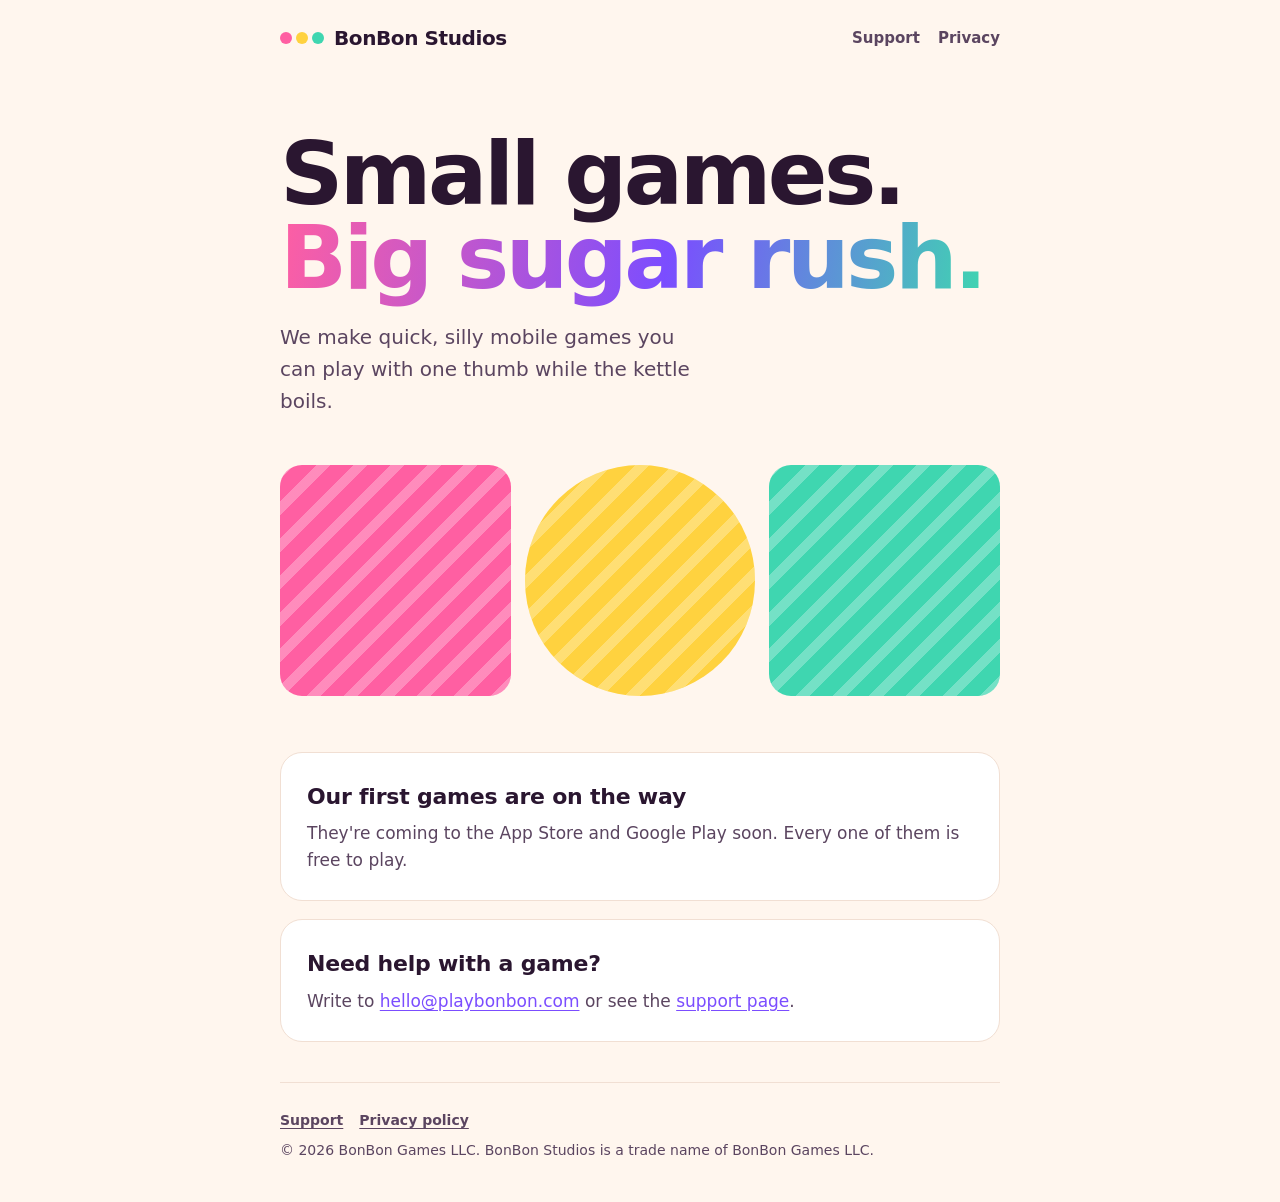
==== index.html @ d77c9f1b "playbonbon.com: home, privacy policy, support Co-Authored-By: Claude Opus 5.5 <noreply@anthropic.com" ====
<!doctype html>
<html lang="en">
<head>
  <meta charset="utf-8">
  <meta name="viewport" content="width=device-width, initial-scale=1">
  <title>BonBon Studios</title>
  <meta name="description" content="BonBon Studios makes small, sugary mobile games for iPhone and Android.">
  <link rel="icon" href="/favicon.svg" type="image/svg+xml">
  <link rel="stylesheet" href="/style.css">
</head>
<body>
  <div class="wrap">
    <header class="site">
      <a class="logo" href="/"><span class="dots"><i></i><i></i><i></i></span>BonBon Studios</a>
      <nav class="site">
        <a href="/support/">Support</a>
        <a href="/privacy/">Privacy</a>
      </nav>
    </header>

    <section class="hero">
      <h1>Small games.<br><span class="candy">Big sugar rush.</span></h1>
      <p>We make quick, silly mobile games you can play with one thumb while the kettle boils.</p>
    </section>

    <div class="wrappers" aria-hidden="true">
      <div class="wrapper"></div>
      <div class="wrapper"></div>
      <div class="wrapper"></div>
    </div>

    <div class="card">
      <h2>Our first games are on the way</h2>
      <p>They're coming to the App Store and Google Play soon. Every one of them is free to play.</p>
    </div>
    <div class="card">
      <h2>Need help with a game?</h2>
      <p>Write to <a href="mailto:hello@playbonbon.com">hello@playbonbon.com</a> or see the <a href="/support/">support page</a>.</p>
    </div>

    <footer class="site">
      <div class="links"><a href="/support/">Support</a><a href="/privacy/">Privacy policy</a></div>
      <div>© 2026 BonBon Games LLC. BonBon Studios is a trade name of BonBon Games LLC.</div>
    </footer>
  </div>
</body>
</html>
---- style.css ----
:root {
  --ink: #2a1630;
  --ink-soft: #5b4560;
  --paper: #fff6ee;
  --card: #ffffff;
  --pink: #ff5fa2;
  --mint: #3fd6b0;
  --lemon: #ffd23f;
  --grape: #7b4dff;
  --line: #f1dfd3;
  --radius: 22px;
  --font: ui-rounded, "SF Pro Rounded", "Nunito", "Varela Round", system-ui, -apple-system, "Segoe UI", sans-serif;
}

@media (prefers-color-scheme: dark) {
  :root {
    --ink: #fdeef6;
    --ink-soft: #cdb6c8;
    --paper: #1d1020;
    --card: #2a1830;
    --line: #3b2541;
  }
}

* { box-sizing: border-box; }

html { -webkit-text-size-adjust: 100%; }

body {
  margin: 0;
  background: var(--paper);
  color: var(--ink);
  font-family: var(--font);
  font-size: 17px;
  line-height: 1.6;
}

a { color: var(--grape); text-underline-offset: 3px; }
@media (prefers-color-scheme: dark) { a { color: #b9a0ff; } }

.wrap { max-width: 760px; margin: 0 auto; padding: 0 20px; }

header.site {
  display: flex;
  align-items: center;
  justify-content: space-between;
  gap: 16px;
  padding: 22px 0;
}

.logo {
  display: inline-flex;
  align-items: center;
  gap: 10px;
  font-weight: 900;
  font-size: 20px;
  letter-spacing: -0.02em;
  color: var(--ink);
  text-decoration: none;
}

.logo .dots { display: inline-flex; gap: 4px; }
.logo .dots i { width: 12px; height: 12px; border-radius: 50%; display: block; }
.logo .dots i:nth-child(1) { background: var(--pink); }
.logo .dots i:nth-child(2) { background: var(--lemon); }
.logo .dots i:nth-child(3) { background: var(--mint); }

nav.site { display: flex; gap: 18px; font-weight: 700; font-size: 15px; }
nav.site a { color: var(--ink-soft); text-decoration: none; }
nav.site a:hover, nav.site a[aria-current="page"] { color: var(--ink); }

.hero { padding: 56px 0 40px; }
.hero h1 {
  font-size: clamp(44px, 11vw, 88px);
  line-height: 0.95;
  letter-spacing: -0.04em;
  font-weight: 900;
  margin: 0 0 22px;
}
.hero h1 .candy {
  background: linear-gradient(100deg, var(--pink) 0%, var(--grape) 55%, var(--mint) 100%);
  -webkit-background-clip: text;
  background-clip: text;
  color: transparent;
}
.hero p { font-size: 20px; color: var(--ink-soft); max-width: 34ch; margin: 0; }

.wrappers {
  display: grid;
  grid-template-columns: repeat(3, 1fr);
  gap: 14px;
  margin: 8px 0 56px;
}
.wrapper {
  aspect-ratio: 1;
  border-radius: var(--radius);
  position: relative;
  overflow: hidden;
}
.wrapper::after {
  content: "";
  position: absolute;
  inset: 0;
  background: repeating-linear-gradient(135deg, rgba(255,255,255,0.28) 0 10px, transparent 10px 26px);
}
.wrapper:nth-child(1) { background: var(--pink); }
.wrapper:nth-child(2) { background: var(--lemon); border-radius: 50%; }
.wrapper:nth-child(3) { background: var(--mint); }

.card {
  background: var(--card);
  border: 1px solid var(--line);
  border-radius: var(--radius);
  padding: 26px;
  margin: 0 0 18px;
}
.card h2 { margin: 0 0 6px; font-size: 22px; letter-spacing: -0.01em; }
.card p { margin: 0; color: var(--ink-soft); }

main.doc { padding: 24px 0 40px; }
main.doc h1 { font-size: clamp(34px, 8vw, 52px); letter-spacing: -0.03em; line-height: 1.05; margin: 16px 0 8px; font-weight: 900; }
main.doc .meta { color: var(--ink-soft); margin: 0 0 32px; }
main.doc h2 { font-size: 22px; margin: 40px 0 8px; letter-spacing: -0.01em; }
main.doc h3 { font-size: 18px; margin: 24px 0 6px; }
main.doc p, main.doc li { color: var(--ink); }
main.doc ul { padding-left: 22px; }
main.doc li { margin: 6px 0; }

.callout {
  background: var(--card);
  border: 1px solid var(--line);
  border-left: 6px solid var(--lemon);
  border-radius: 14px;
  padding: 16px 20px;
  margin: 20px 0;
}

table { width: 100%; border-collapse: collapse; margin: 12px 0 8px; font-size: 15px; }
th, td { text-align: left; vertical-align: top; padding: 10px 8px; border-bottom: 1px solid var(--line); }
th { font-weight: 800; }
.table-scroll { overflow-x: auto; }

footer.site {
  border-top: 1px solid var(--line);
  padding: 26px 0 40px;
  margin-top: 40px;
  font-size: 14px;
  color: var(--ink-soft);
}
footer.site .links { display: flex; gap: 16px; margin-bottom: 8px; font-weight: 700; }
footer.site .links a { color: var(--ink-soft); }

@media (max-width: 520px) {
  body { font-size: 16px; }
  nav.site { gap: 14px; font-size: 14px; }
  .hero { padding: 36px 0 28px; }
  .wrappers { gap: 10px; margin-bottom: 40px; }
}

main.doc .card h2 { margin-top: 0; }
.nowrap { white-space: nowrap; }
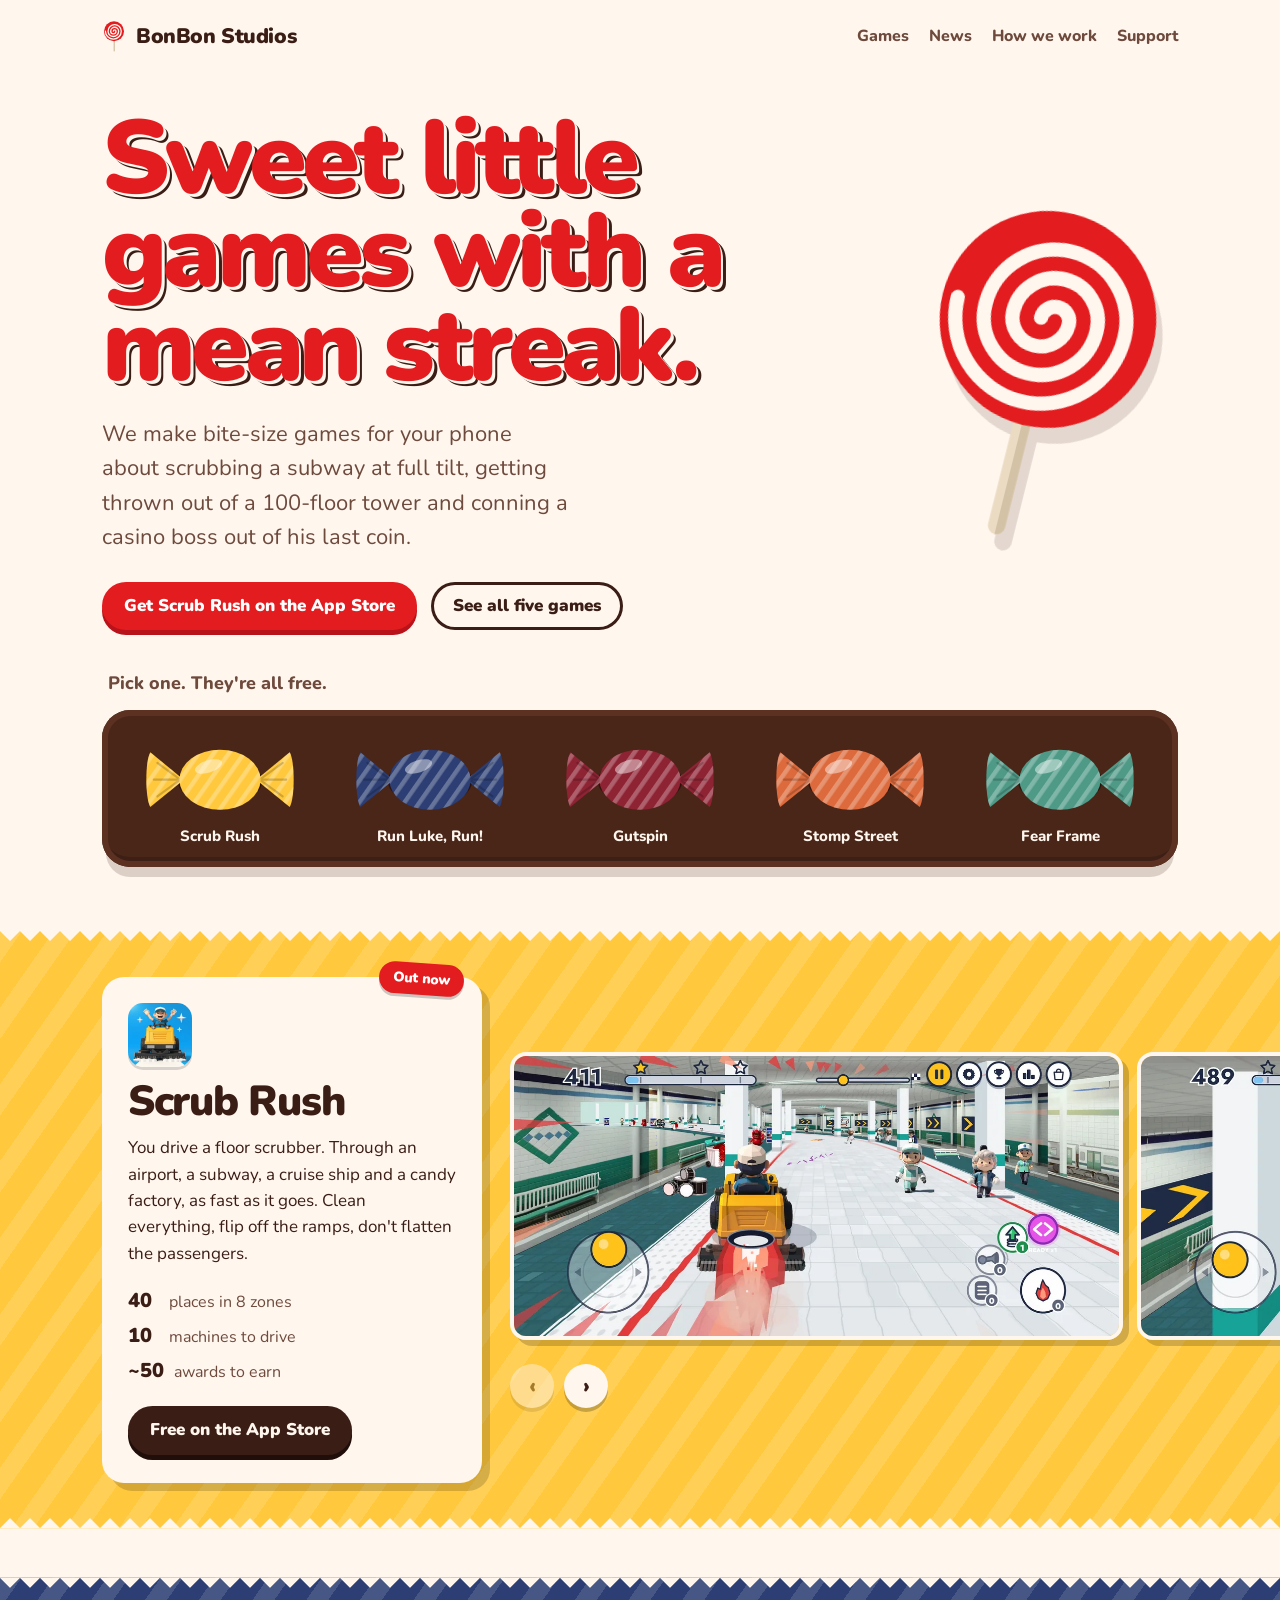
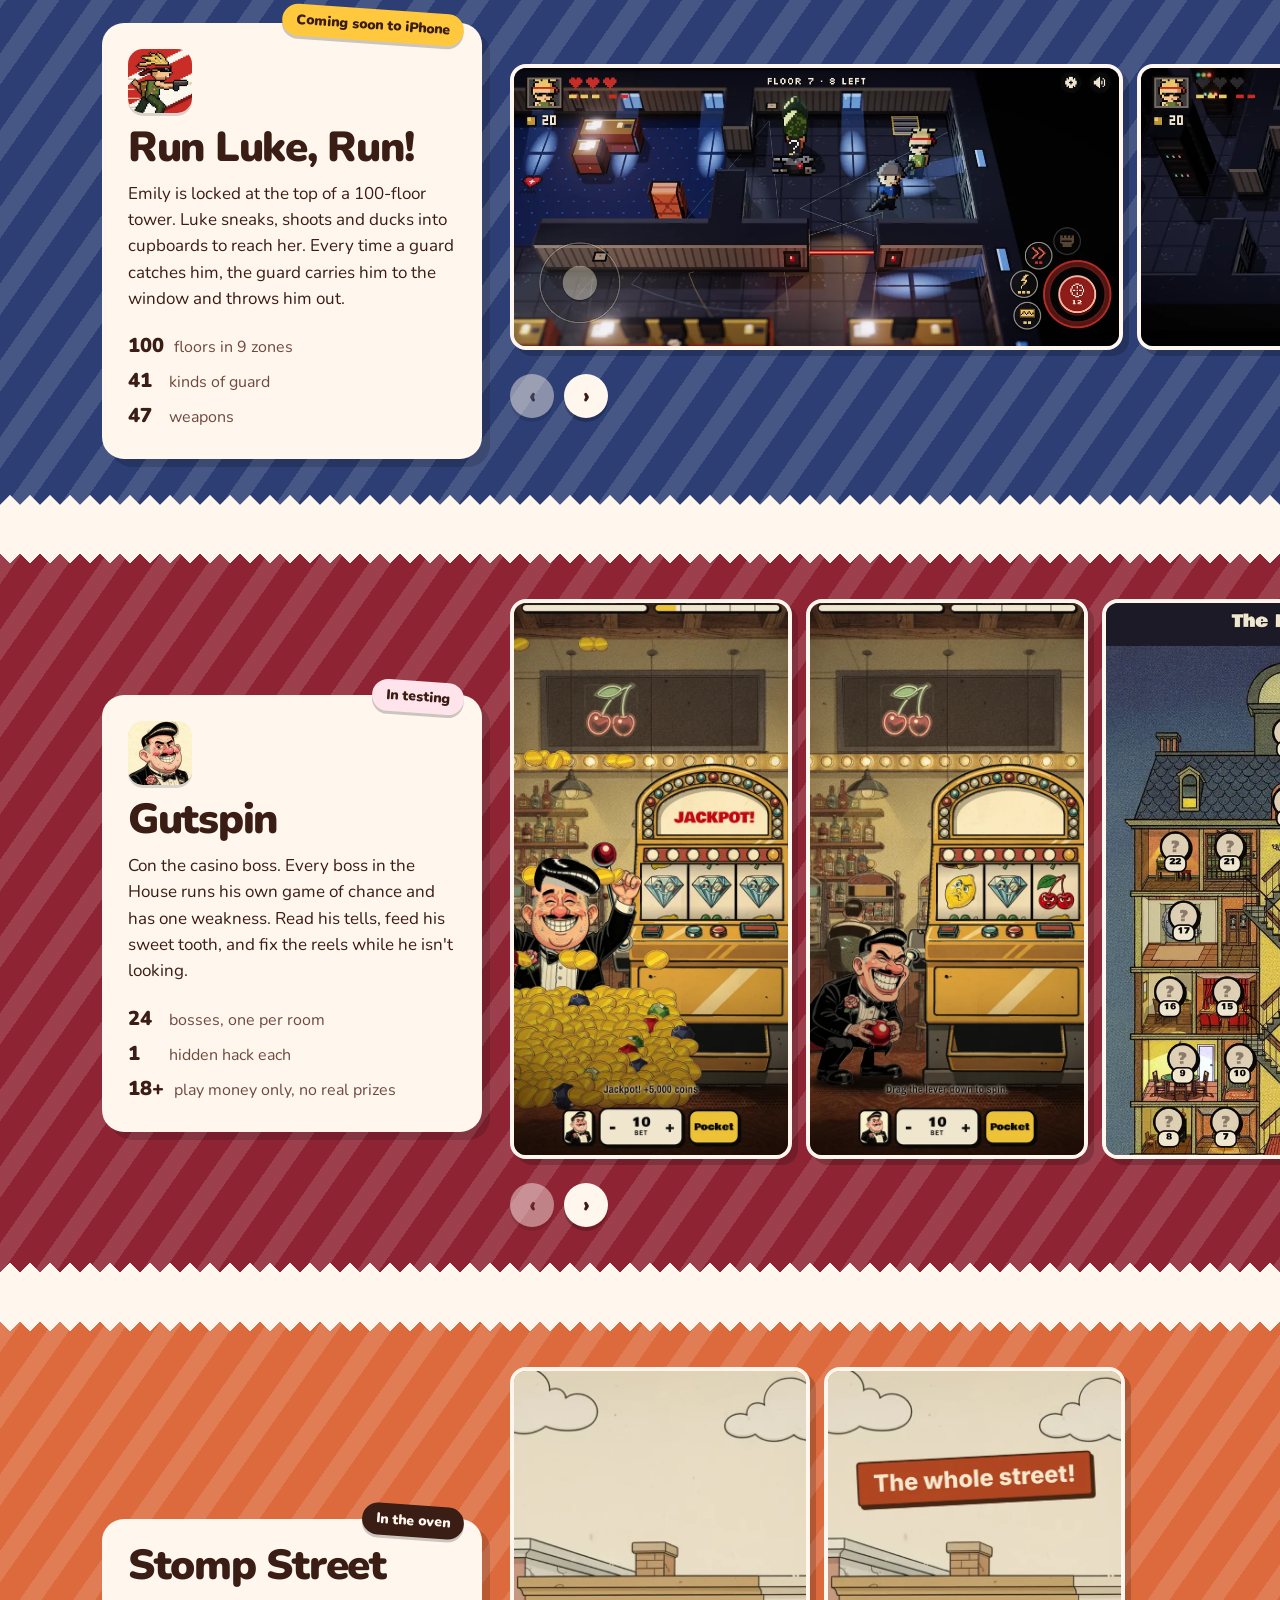
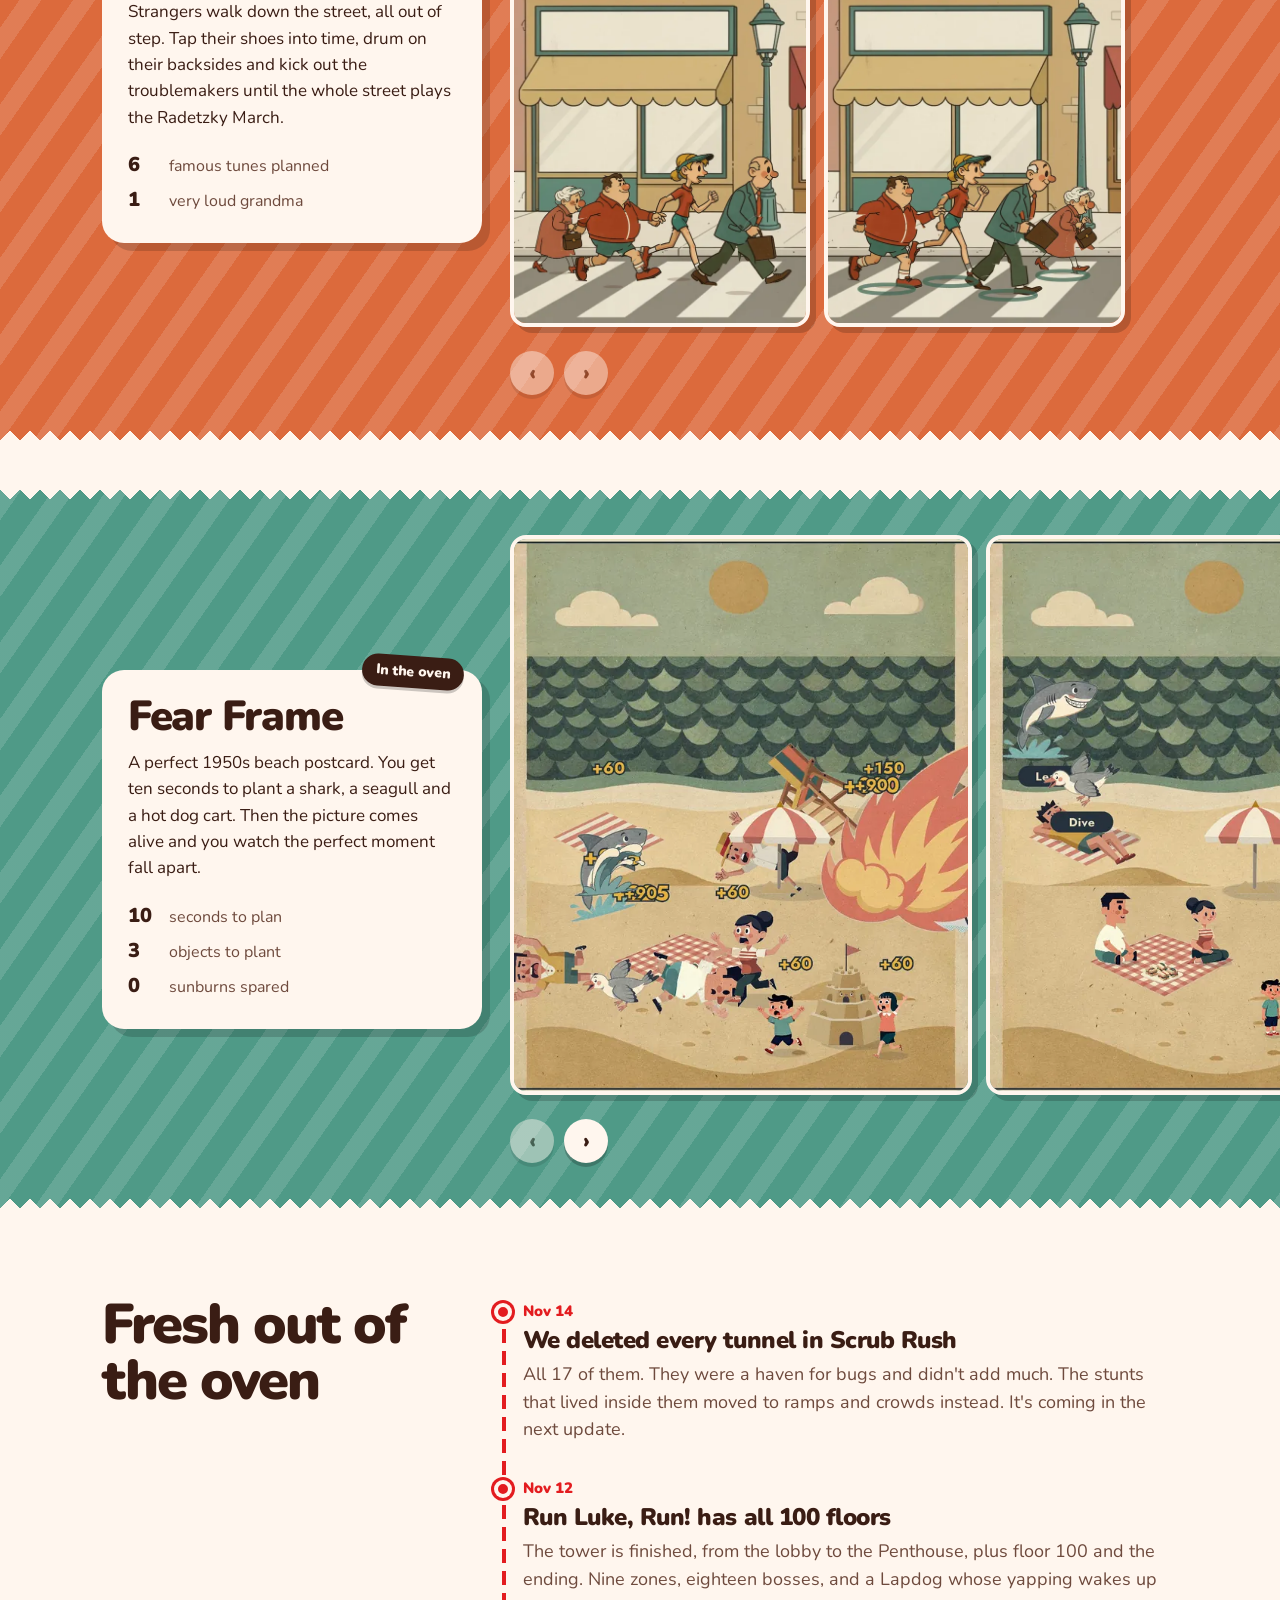
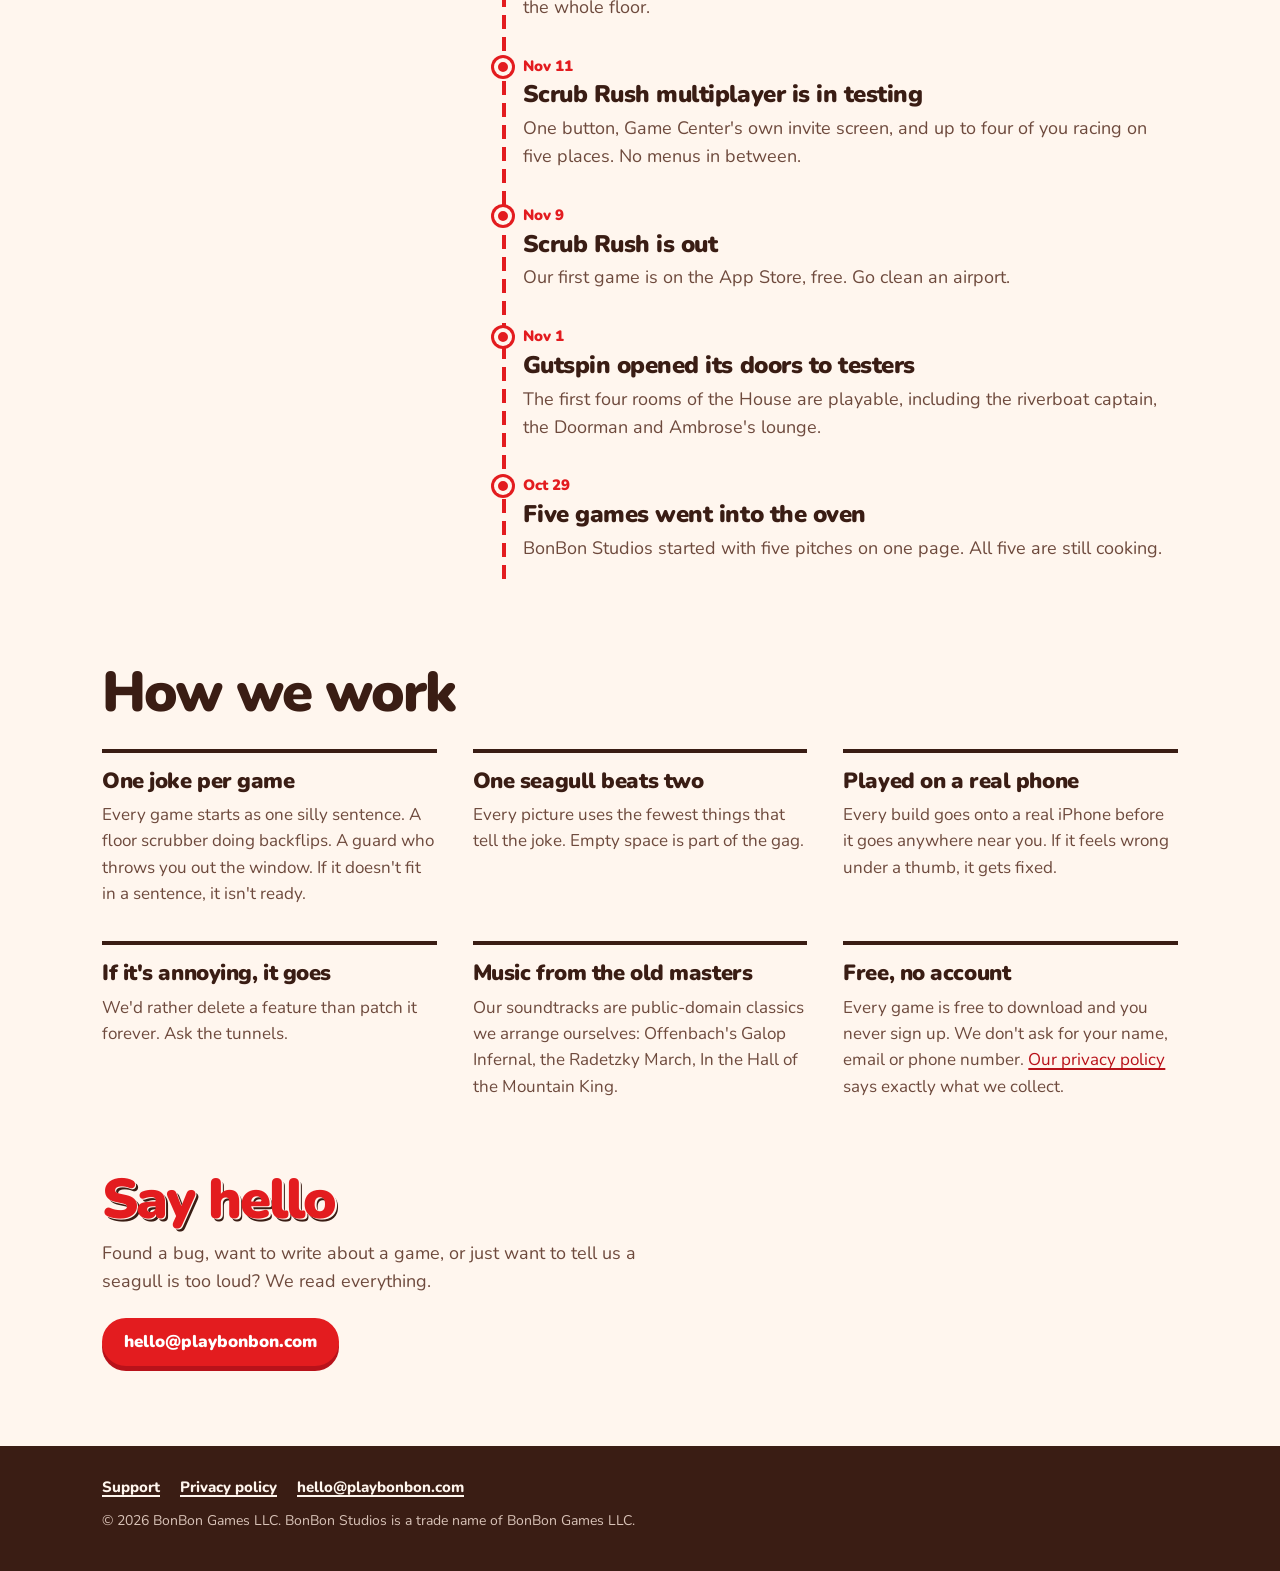
==== commit de67b1e6: "Rebuild the home page: real game screenshots, news, how we work A box of bonbons: each game in its o" ====
--- a/index.html
+++ b/index.html
@@ -3,45 +3,267 @@
 <head>
   <meta charset="utf-8">
   <meta name="viewport" content="width=device-width, initial-scale=1">
-  <title>BonBon Studios</title>
-  <meta name="description" content="BonBon Studios makes small, sugary mobile games for iPhone and Android.">
+  <title>BonBon Studios · Sweet little games with a mean streak</title>
+  <meta name="description" content="BonBon Studios makes bite-size mobile games: scrub a subway at full speed, climb a 100-floor tower, con a casino boss. Scrub Rush is out now on the App Store.">
+  <meta name="theme-color" content="#E31C1F">
+  <meta property="og:title" content="BonBon Studios">
+  <meta property="og:description" content="Sweet little games with a mean streak. Scrub Rush is out now on the App Store.">
+  <meta property="og:image" content="https://playbonbon.com/img/og.jpg">
+  <meta property="og:url" content="https://playbonbon.com/">
+  <meta name="twitter:card" content="summary_large_image">
   <link rel="icon" href="/favicon.svg" type="image/svg+xml">
+  <link rel="preload" href="/fonts/nunito-latin-900-normal.woff2" as="font" type="font/woff2" crossorigin>
   <link rel="stylesheet" href="/style.css">
+  <script>document.documentElement.classList.add("js")</script>
 </head>
-<body>
+<body class="home">
+
+<svg width="0" height="0" style="position:absolute" aria-hidden="true">
+  <defs>
+    <pattern id="foil" width="14" height="14" patternUnits="userSpaceOnUse" patternTransform="rotate(35)">
+      <rect width="5" height="14" fill="#fff" opacity=".28"/>
+    </pattern>
+    <symbol id="candy" viewBox="0 0 170 90">
+      <g class="ear ear-l"><path d="M44 45 6 14c-6 10-6 52 0 62Z" fill="currentColor"/><path d="M44 45 6 14c-6 10-6 52 0 62Z" fill="url(#foil)"/><path d="M40 45 14 26M40 45 10 45M40 45 14 64" stroke="#000" stroke-opacity=".18" stroke-width="2.5" fill="none" stroke-linecap="round"/></g>
+      <g class="ear ear-r"><path d="M126 45l38-31c6 10 6 52 0 62Z" fill="currentColor"/><path d="M126 45l38-31c6 10 6 52 0 62Z" fill="url(#foil)"/><path d="M130 45l26-19M130 45h30M130 45l26 19" stroke="#000" stroke-opacity=".18" stroke-width="2.5" fill="none" stroke-linecap="round"/></g>
+      <ellipse cx="85" cy="45" rx="46" ry="34" fill="currentColor"/>
+      <ellipse cx="85" cy="45" rx="46" ry="34" fill="url(#foil)"/>
+      <ellipse cx="72" cy="30" rx="16" ry="7" fill="#fff" opacity=".45" transform="rotate(-18 72 30)"/>
+    </symbol>
+  </defs>
+</svg>
+
+<a class="skip" href="#games">Skip to the games</a>
+
+<header class="site wrap">
+  <a class="logo" href="/"><img src="/img/lollipop.svg" alt="" width="24" height="32">BonBon Studios</a>
+  <nav class="site" aria-label="Main">
+    <a href="#games">Games</a>
+    <a href="#news">News</a>
+    <a href="#how">How we work</a>
+    <a href="/support/">Support</a>
+  </nav>
+</header>
+
+<main>
+  <section class="hero wrap">
+    <div class="hero-copy">
+      <h1>Sweet little games with a mean streak.</h1>
+      <p class="lede">We make bite-size games for your phone about scrubbing a subway at full tilt, getting thrown out of a 100-floor tower and conning a casino boss out of his last coin.</p>
+      <div class="cta-row">
+        <a class="btn btn-red" href="https://apps.apple.com/app/id6829341216">Get Scrub Rush on the App Store</a>
+        <a class="btn btn-ghost" href="#games">See all five games</a>
+      </div>
+    </div>
+    <button class="lolly" type="button" aria-label="Spin the lollipop">
+      <img src="/img/lollipop.svg" alt="" width="240" height="320">
+    </button>
+  </section>
+
+  <section class="box wrap" aria-label="Pick a game">
+    <p class="box-hint">Pick one. They're all free.</p>
+    <ul class="tray">
+      <li><a class="bonbon" href="#scrub-rush" style="--c:#FFC83D" data-game="scrub-rush"><svg viewBox="0 0 170 90" aria-hidden="true"><use href="#candy"/></svg><span>Scrub Rush</span></a></li>
+      <li><a class="bonbon" href="#run-luke-run" style="--c:#2C3E73" data-game="run-luke-run"><svg viewBox="0 0 170 90" aria-hidden="true"><use href="#candy"/></svg><span>Run Luke, Run!</span></a></li>
+      <li><a class="bonbon" href="#gutspin" style="--c:#8E2333" data-game="gutspin"><svg viewBox="0 0 170 90" aria-hidden="true"><use href="#candy"/></svg><span>Gutspin</span></a></li>
+      <li><a class="bonbon" href="#stomp-street" style="--c:#DC6A3C" data-game="stomp-street"><svg viewBox="0 0 170 90" aria-hidden="true"><use href="#candy"/></svg><span>Stomp Street</span></a></li>
+      <li><a class="bonbon" href="#fear-frame" style="--c:#4F9A87" data-game="fear-frame"><svg viewBox="0 0 170 90" aria-hidden="true"><use href="#candy"/></svg><span>Fear Frame</span></a></li>
+    </ul>
+  </section>
+
+  <section id="games" class="games" aria-label="Games">
+
+    <article id="scrub-rush" class="wrapper" style="--c:#FFC83D;--on:#3A1D14">
+      <div class="wrapper-in wrap">
+        <div class="label">
+          <img class="icon" src="/img/games/scrub-icon.webp" alt="" width="72" height="72">
+          <p class="sticker sticker-live">Out now</p>
+          <h2>Scrub Rush</h2>
+          <p class="pitch">You drive a floor scrubber. Through an airport, a subway, a cruise ship and a candy factory, as fast as it goes. Clean everything, flip off the ramps, don't flatten the passengers.</p>
+          <ul class="facts">
+            <li><b>40</b> places in 8 zones</li>
+            <li><b>10</b> machines to drive</li>
+            <li><b>~50</b> awards to earn</li>
+          </ul>
+          <a class="btn btn-ink" href="https://apps.apple.com/app/id6829341216">Free on the App Store</a>
+        </div>
+        <div class="reel reel-wide" tabindex="0" role="group" aria-label="Scrub Rush screenshots">
+          <img src="/img/games/scrub-2.webp" alt="A yellow scrubber boosting down a subway platform with red flames behind it" width="1200" height="554">
+          <img src="/img/games/scrub-1.webp" alt="The scrubber weaving between passengers on a subway platform" width="1200" height="554" loading="lazy">
+          <img src="/img/games/scrub-3.webp" alt="The scrubber sparking along a yellow-striped ramp" width="1200" height="554" loading="lazy">
+          <img src="/img/games/scrub-4.webp" alt="The driver cheering under a checkered finish arch" width="1200" height="554" loading="lazy">
+          <img src="/img/games/scrub-5.webp" alt="The shop, showing paint jobs for the scrubber" width="1200" height="554" loading="lazy">
+          <img src="/img/games/scrub-6.webp" alt="The Scrub Rush title screen with a big Play button" width="1200" height="554" loading="lazy">
+        </div>
+      </div>
+    </article>
+
+    <article id="run-luke-run" class="wrapper" style="--c:#2C3E73;--on:#FFF6EE">
+      <div class="wrapper-in wrap">
+        <div class="label">
+          <img class="icon" src="/img/games/luke-icon.webp" alt="" width="72" height="72" loading="lazy">
+          <p class="sticker sticker-soon">Coming soon to iPhone</p>
+          <h2>Run Luke, Run!</h2>
+          <p class="pitch">Emily is locked at the top of a 100-floor tower. Luke sneaks, shoots and ducks into cupboards to reach her. Every time a guard catches him, the guard carries him to the window and throws him out.</p>
+          <ul class="facts">
+            <li><b>100</b> floors in 9 zones</li>
+            <li><b>41</b> kinds of guard</li>
+            <li><b>47</b> weapons</li>
+          </ul>
+        </div>
+        <div class="reel reel-wide" tabindex="0" role="group" aria-label="Run Luke, Run! screenshots">
+          <img src="/img/games/luke-1.webp" alt="Luke sneaking past a guard's flashlight on a dark office floor" width="1200" height="552" loading="lazy">
+          <img src="/img/games/luke-2.webp" alt="A guard carrying a knocked-out Luke toward the window" width="1200" height="552" loading="lazy">
+          <img src="/img/games/luke-3.webp" alt="Luke drifting down past the tower on a striped parachute" width="1200" height="552" loading="lazy">
+          <img src="/img/games/luke-4.webp" alt="The village piazza with market stalls and bunting" width="1200" height="552" loading="lazy">
+          <img src="/img/games/luke-5.webp" alt="Luke facing the Gravedigger among the headstones on floor 88" width="1200" height="552" loading="lazy">
+          <img src="/img/games/luke-6.webp" alt="Emily asking Luke if he's hurt, under the tower at night" width="1200" height="552" loading="lazy">
+        </div>
+      </div>
+    </article>
+
+    <article id="gutspin" class="wrapper" style="--c:#8E2333;--on:#FFF6EE">
+      <div class="wrapper-in wrap">
+        <div class="label">
+          <img class="icon" src="/img/games/gut-icon.webp" alt="" width="72" height="72" loading="lazy">
+          <p class="sticker sticker-test">In testing</p>
+          <h2>Gutspin</h2>
+          <p class="pitch">Con the casino boss. Every boss in the House runs his own game of chance and has one weakness. Read his tells, feed his sweet tooth, and fix the reels while he isn't looking.</p>
+          <ul class="facts">
+            <li><b>24</b> bosses, one per room</li>
+            <li><b>1</b> hidden hack each</li>
+            <li><b>18+</b> play money only, no real prizes</li>
+          </ul>
+        </div>
+        <div class="reel reel-tall" tabindex="0" role="group" aria-label="Gutspin screenshots">
+          <img src="/img/games/gut-1.webp" alt="Ambrose, a grinning casino boss in a tuxedo, buried in jackpot coins" width="600" height="1208" loading="lazy">
+          <img src="/img/games/gut-2.webp" alt="Ambrose crouching by the slot machine, ready to pull the lever" width="600" height="1208" loading="lazy">
+          <img src="/img/games/gut-3.webp" alt="The House: a mansion cut open, with a numbered circle on every room" width="600" height="914" loading="lazy">
+        </div>
+      </div>
+    </article>
+
+    <article id="stomp-street" class="wrapper" style="--c:#DC6A3C;--on:#3A1D14">
+      <div class="wrapper-in wrap">
+        <div class="label">
+          <p class="sticker sticker-oven">In the oven</p>
+          <h2>Stomp Street</h2>
+          <p class="pitch">Strangers walk down the street, all out of step. Tap their shoes into time, drum on their backsides and kick out the troublemakers until the whole street plays the Radetzky March.</p>
+          <ul class="facts">
+            <li><b>6</b> famous tunes planned</li>
+            <li><b>1</b> very loud grandma</li>
+          </ul>
+        </div>
+        <div class="reel reel-tall" tabindex="0" role="group" aria-label="Stomp Street screenshots">
+          <img src="/img/games/stomp-1.webp" alt="Four walkers marching in step past a shop front, with the banner 'The whole street!'" width="600" height="1132" loading="lazy">
+          <img src="/img/games/stomp-2.webp" alt="A grandma, a jogger, a big man in a red jacket and a businessman walking out of step" width="600" height="1132" loading="lazy">
+        </div>
+      </div>
+    </article>
+
+    <article id="fear-frame" class="wrapper" style="--c:#4F9A87;--on:#3A1D14">
+      <div class="wrapper-in wrap">
+        <div class="label">
+          <p class="sticker sticker-oven">In the oven</p>
+          <h2>Fear Frame</h2>
+          <p class="pitch">A perfect 1950s beach postcard. You get ten seconds to plant a shark, a seagull and a hot dog cart. Then the picture comes alive and you watch the perfect moment fall apart.</p>
+          <ul class="facts">
+            <li><b>10</b> seconds to plan</li>
+            <li><b>3</b> objects to plant</li>
+            <li><b>0</b> sunburns spared</li>
+          </ul>
+        </div>
+        <div class="reel reel-tall" tabindex="0" role="group" aria-label="Fear Frame screenshots">
+          <img src="/img/games/fear-2.webp" alt="Chaos on the beach: a shark leaps, a hot dog cart explodes, a family runs" width="600" height="773" loading="lazy">
+          <img src="/img/games/fear-1.webp" alt="The calm beach postcard before anything happens" width="600" height="773" loading="lazy">
+          <img src="/img/games/fear-3.webp" alt="The score card: 98% devastation, three stars" width="600" height="1194" loading="lazy">
+        </div>
+      </div>
+    </article>
+  </section>
+
+  <section id="news" class="news wrap" aria-labelledby="news-h">
+    <h2 id="news-h" class="sec">Fresh out of the oven</h2>
+    <div class="news-body">
+    <ol class="timeline">
+      <li>
+        <time datetime="2026-11-14">Nov 14</time>
+        <h3>We deleted every tunnel in Scrub Rush</h3>
+        <p>All 17 of them. They were a haven for bugs and didn't add much. The stunts that lived inside them moved to ramps and crowds instead. It's coming in the next update.</p>
+      </li>
+      <li>
+        <time datetime="2026-11-12">Nov 12</time>
+        <h3>Run Luke, Run! has all 100 floors</h3>
+        <p>The tower is finished, from the lobby to the Penthouse, plus floor 100 and the ending. Nine zones, eighteen bosses, and a Lapdog whose yapping wakes up the whole floor.</p>
+      </li>
+      <li>
+        <time datetime="2026-11-11">Nov 11</time>
+        <h3>Scrub Rush multiplayer is in testing</h3>
+        <p>One button, Game Center's own invite screen, and up to four of you racing on five places. No menus in between.</p>
+      </li>
+      <li>
+        <time datetime="2026-11-09">Nov 9</time>
+        <h3>Scrub Rush is out</h3>
+        <p>Our first game is on the App Store, free. Go clean an airport.</p>
+      </li>
+      <li>
+        <time datetime="2026-11-01">Nov 1</time>
+        <h3>Gutspin opened its doors to testers</h3>
+        <p>The first four rooms of the House are playable, including the riverboat captain, the Doorman and Ambrose's lounge.</p>
+      </li>
+      <li>
+        <time datetime="2026-10-29">Oct 29</time>
+        <h3>Five games went into the oven</h3>
+        <p>BonBon Studios started with five pitches on one page. All five are still cooking.</p>
+      </li>
+    </ol>
+    </div>
+  </section>
+
+  <section id="how" class="how wrap" aria-labelledby="how-h">
+    <h2 id="how-h" class="sec">How we work</h2>
+    <div class="rules">
+      <div class="rule">
+        <h3>One joke per game</h3>
+        <p>Every game starts as one silly sentence. A floor scrubber doing backflips. A guard who throws you out the window. If it doesn't fit in a sentence, it isn't ready.</p>
+      </div>
+      <div class="rule">
+        <h3>One seagull beats two</h3>
+        <p>Every picture uses the fewest things that tell the joke. Empty space is part of the gag.</p>
+      </div>
+      <div class="rule">
+        <h3>Played on a real phone</h3>
+        <p>Every build goes onto a real iPhone before it goes anywhere near you. If it feels wrong under a thumb, it gets fixed.</p>
+      </div>
+      <div class="rule">
+        <h3>If it's annoying, it goes</h3>
+        <p>We'd rather delete a feature than patch it forever. Ask the tunnels.</p>
+      </div>
+      <div class="rule">
+        <h3>Music from the old masters</h3>
+        <p>Our soundtracks are public-domain classics we arrange ourselves: Offenbach's Galop Infernal, the Radetzky March, In the Hall of the Mountain King.</p>
+      </div>
+      <div class="rule">
+        <h3>Free, no account</h3>
+        <p>Every game is free to download and you never sign up. We don't ask for your name, email or phone number. <a href="/privacy/">Our privacy policy</a> says exactly what we collect.</p>
+      </div>
+    </div>
+  </section>
+
+  <section class="hello wrap" aria-labelledby="hello-h">
+    <h2 id="hello-h">Say hello</h2>
+    <p>Found a bug, want to write about a game, or just want to tell us a seagull is too loud? We read everything.</p>
+    <a class="btn btn-red" href="mailto:hello@playbonbon.com">hello@playbonbon.com</a>
+  </section>
+</main>
+
+<footer class="site">
   <div class="wrap">
-    <header class="site">
-      <a class="logo" href="/"><span class="dots"><i></i><i></i><i></i></span>BonBon Studios</a>
-      <nav class="site">
-        <a href="/support/">Support</a>
-        <a href="/privacy/">Privacy</a>
-      </nav>
-    </header>
-
-    <section class="hero">
-      <h1>Small games.<br><span class="candy">Big sugar rush.</span></h1>
-      <p>We make quick, silly mobile games you can play with one thumb while the kettle boils.</p>
-    </section>
-
-    <div class="wrappers" aria-hidden="true">
-      <div class="wrapper"></div>
-      <div class="wrapper"></div>
-      <div class="wrapper"></div>
-    </div>
-
-    <div class="card">
-      <h2>Our first games are on the way</h2>
-      <p>They're coming to the App Store and Google Play soon. Every one of them is free to play.</p>
-    </div>
-    <div class="card">
-      <h2>Need help with a game?</h2>
-      <p>Write to <a href="mailto:hello@playbonbon.com">hello@playbonbon.com</a> or see the <a href="/support/">support page</a>.</p>
-    </div>
-
-    <footer class="site">
-      <div class="links"><a href="/support/">Support</a><a href="/privacy/">Privacy policy</a></div>
-      <div>© 2026 BonBon Games LLC. BonBon Studios is a trade name of BonBon Games LLC.</div>
-    </footer>
+    <div class="links"><a href="/support/">Support</a><a href="/privacy/">Privacy policy</a><a href="mailto:hello@playbonbon.com">hello@playbonbon.com</a></div>
+    <div>© 2026 BonBon Games LLC. BonBon Studios is a trade name of BonBon Games LLC.</div>
   </div>
+</footer>
+
+<script src="/site.js" defer></script>
 </body>
 </html>
--- a/style.css
+++ b/style.css
@@ -1,161 +1,275 @@
+/* BonBon Studios. A box of bonbons: studio red, studio paper, chocolate ink. Nunito only (self-hosted, no trackers). */
+
+@font-face { font-family: "Nunito"; font-weight: 400; font-style: normal; font-display: swap; src: url("/fonts/nunito-latin-400-normal.woff2") format("woff2"); }
+@font-face { font-family: "Nunito"; font-weight: 700; font-style: normal; font-display: swap; src: url("/fonts/nunito-latin-700-normal.woff2") format("woff2"); }
+@font-face { font-family: "Nunito"; font-weight: 800; font-style: normal; font-display: swap; src: url("/fonts/nunito-latin-800-normal.woff2") format("woff2"); }
+@font-face { font-family: "Nunito"; font-weight: 900; font-style: normal; font-display: swap; src: url("/fonts/nunito-latin-900-normal.woff2") format("woff2"); }
+
 :root {
-  --ink: #2a1630;
-  --ink-soft: #5b4560;
-  --paper: #fff6ee;
-  --card: #ffffff;
-  --pink: #ff5fa2;
-  --mint: #3fd6b0;
-  --lemon: #ffd23f;
-  --grape: #7b4dff;
-  --line: #f1dfd3;
-  --radius: 22px;
-  --font: ui-rounded, "SF Pro Rounded", "Nunito", "Varela Round", system-ui, -apple-system, "Segoe UI", sans-serif;
-}
-
-@media (prefers-color-scheme: dark) {
-  :root {
-    --ink: #fdeef6;
-    --ink-soft: #cdb6c8;
-    --paper: #1d1020;
-    --card: #2a1830;
-    --line: #3b2541;
-  }
+  --red: #E31C1F;
+  --red-deep: #B8121A;
+  --paper: #FFF6EE;
+  --sugar: #FFE4EC;
+  --choc: #3A1D14;
+  --choc-soft: #6E4A3D;
+  --cocoa: #4A2619;
+  --line: #EED9CB;
+  --font: "Nunito", ui-rounded, "SF Pro Rounded", system-ui, -apple-system, "Segoe UI", sans-serif;
+  color-scheme: light;
 }
 
 * { box-sizing: border-box; }
-
-html { -webkit-text-size-adjust: 100%; }
+html { -webkit-text-size-adjust: 100%; scroll-behavior: smooth; }
+@media (prefers-reduced-motion: reduce) { html { scroll-behavior: auto; } }
 
 body {
   margin: 0;
   background: var(--paper);
-  color: var(--ink);
+  color: var(--choc);
   font-family: var(--font);
-  font-size: 17px;
-  line-height: 1.6;
-}
-
-a { color: var(--grape); text-underline-offset: 3px; }
-@media (prefers-color-scheme: dark) { a { color: #b9a0ff; } }
-
-.wrap { max-width: 760px; margin: 0 auto; padding: 0 20px; }
-
-header.site {
-  display: flex;
-  align-items: center;
-  justify-content: space-between;
-  gap: 16px;
-  padding: 22px 0;
-}
-
-.logo {
-  display: inline-flex;
-  align-items: center;
-  gap: 10px;
+  font-size: 18px;
+  line-height: 1.55;
+}
+
+a { color: var(--red-deep); text-underline-offset: 3px; text-decoration-thickness: 2px; }
+a:hover { color: var(--red); }
+:focus-visible { outline: 3px solid var(--red); outline-offset: 3px; border-radius: 6px; }
+img { max-width: 100%; height: auto; }
+
+.wrap { width: 100%; max-width: 1120px; margin: 0 auto; padding: 0 22px; }
+
+.skip { position: absolute; left: -999px; top: 8px; background: var(--choc); color: var(--paper); padding: 8px 14px; border-radius: 10px; z-index: 10; }
+.skip:focus { left: 12px; }
+
+/* ---------- header ---------- */
+header.site { display: flex; align-items: center; justify-content: space-between; gap: 16px; padding-top: 20px; padding-bottom: 20px; flex-wrap: wrap; }
+.logo { display: inline-flex; align-items: center; gap: 10px; font-weight: 900; font-size: 21px; letter-spacing: -0.02em; color: var(--choc); text-decoration: none; }
+.logo img { width: 24px; height: 32px; transition: transform .5s cubic-bezier(.3, 1.6, .5, 1); }
+.logo:hover { color: var(--choc); }
+.logo:hover img { transform: rotate(-20deg); }
+nav.site { display: flex; gap: 6px 20px; flex-wrap: wrap; font-weight: 800; font-size: 16px; }
+nav.site a { color: var(--choc-soft); text-decoration: none; }
+nav.site a:hover, nav.site a[aria-current="page"] { color: var(--red); }
+
+/* ---------- buttons ---------- */
+.btn { display: inline-block; font-weight: 900; font-size: 17px; text-decoration: none; padding: 14px 22px; border-radius: 999px; line-height: 1.2; transition: transform .15s ease, box-shadow .15s ease; }
+.btn:active { transform: translateY(2px); }
+.btn-red { background: var(--red); color: #fff; box-shadow: 0 5px 0 var(--red-deep); }
+.btn-red:hover { color: #fff; transform: translateY(-2px); box-shadow: 0 7px 0 var(--red-deep); }
+.btn-ghost { color: var(--choc); box-shadow: inset 0 0 0 3px var(--choc); }
+.btn-ghost:hover { color: var(--choc); background: var(--sugar); }
+.btn-ink { background: var(--choc); color: var(--paper); box-shadow: 0 5px 0 #1f0e09; }
+.btn-ink:hover { color: var(--paper); transform: translateY(-2px); box-shadow: 0 7px 0 #1f0e09; }
+
+/* ---------- hero ---------- */
+.hero { display: grid; grid-template-columns: 1fr auto; align-items: center; gap: 24px 40px; padding-top: 40px; padding-bottom: 28px; }
+.hero h1 {
+  font-size: clamp(46px, 8.6vw, 104px);
+  line-height: .9;
+  letter-spacing: -0.045em;
   font-weight: 900;
-  font-size: 20px;
-  letter-spacing: -0.02em;
-  color: var(--ink);
-  text-decoration: none;
-}
-
-.logo .dots { display: inline-flex; gap: 4px; }
-.logo .dots i { width: 12px; height: 12px; border-radius: 50%; display: block; }
-.logo .dots i:nth-child(1) { background: var(--pink); }
-.logo .dots i:nth-child(2) { background: var(--lemon); }
-.logo .dots i:nth-child(3) { background: var(--mint); }
-
-nav.site { display: flex; gap: 18px; font-weight: 700; font-size: 15px; }
-nav.site a { color: var(--ink-soft); text-decoration: none; }
-nav.site a:hover, nav.site a[aria-current="page"] { color: var(--ink); }
-
-.hero { padding: 56px 0 40px; }
-.hero h1 {
-  font-size: clamp(44px, 11vw, 88px);
-  line-height: 0.95;
-  letter-spacing: -0.04em;
-  font-weight: 900;
-  margin: 0 0 22px;
-}
-.hero h1 .candy {
-  background: linear-gradient(100deg, var(--pink) 0%, var(--grape) 55%, var(--mint) 100%);
-  -webkit-background-clip: text;
-  background-clip: text;
-  color: transparent;
-}
-.hero p { font-size: 20px; color: var(--ink-soft); max-width: 34ch; margin: 0; }
-
-.wrappers {
-  display: grid;
-  grid-template-columns: repeat(3, 1fr);
-  gap: 14px;
-  margin: 8px 0 56px;
-}
+  margin: 0 0 24px;
+  color: var(--red);
+  text-wrap: balance;
+  /* a hard candy shell: a cream inner rim and a chocolate base */
+  text-shadow: 0.025em 0.025em 0 var(--paper), 0.05em 0.05em 0 var(--choc);
+}
+.lede { font-size: clamp(19px, 2.1vw, 22px); color: var(--choc-soft); max-width: 36ch; margin: 0 0 28px; }
+.cta-row { display: flex; flex-wrap: wrap; gap: 14px; }
+
+.lolly { background: none; border: 0; padding: 0; cursor: pointer; width: clamp(150px, 22vw, 260px); transform: rotate(14deg); transform-origin: 50% 35%; }
+.lolly img { width: 100%; display: block; filter: drop-shadow(10px 14px 0 rgba(58, 29, 20, .14)); }
+.lolly.spin { animation: spin 0.9s cubic-bezier(.3, 1.3, .5, 1); }
+@keyframes spin { from { transform: rotate(14deg); } to { transform: rotate(374deg); } }
+
+/* ---------- the box ---------- */
+.box { padding-top: 12px; padding-bottom: 64px; }
+.box-hint { font-weight: 800; color: var(--choc-soft); margin: 0 0 12px 6px; }
+.tray {
+  list-style: none; margin: 0; padding: 22px 18px 16px;
+  display: grid; grid-template-columns: repeat(5, 1fr); gap: 10px;
+  background: var(--cocoa);
+  border-radius: 28px;
+  box-shadow: inset 0 0 0 6px #5c3122, inset 0 -10px 0 rgba(0, 0, 0, .18), 0 14px 0 -4px rgba(58, 29, 20, .18);
+}
+.bonbon { display: grid; justify-items: center; gap: 8px; text-decoration: none; color: var(--paper); font-weight: 800; font-size: 15px; text-align: center; line-height: 1.2; padding: 8px 4px 6px; border-radius: 18px; }
+.bonbon:hover { color: #fff; }
+.bonbon svg {
+  width: 100%; max-width: 150px; aspect-ratio: 170 / 90; color: var(--c); overflow: visible;
+  /* the fluted paper cup */
+  background: radial-gradient(ellipse 46% 50% at 50% 52%, #2b130c 60%, transparent 62%);
+  transition: transform .25s cubic-bezier(.3, 1.6, .5, 1);
+}
+.bonbon:hover svg, .bonbon:focus-visible svg { transform: translateY(-6px) rotate(-6deg); }
+.bonbon .ear { transform-box: fill-box; transition: transform .35s cubic-bezier(.3, 1.6, .5, 1); }
+.bonbon .ear-l { transform-origin: 100% 50%; }
+.bonbon .ear-r { transform-origin: 0% 50%; }
+.bonbon.open .ear-l { transform: rotate(-38deg) scaleX(1.25); }
+.bonbon.open .ear-r { transform: rotate(38deg) scaleX(1.25); }
+
+.js .tray li { animation: drop .6s cubic-bezier(.3, 1.5, .5, 1) both; }
+.js .tray li:nth-child(2) { animation-delay: .08s; }
+.js .tray li:nth-child(3) { animation-delay: .16s; }
+.js .tray li:nth-child(4) { animation-delay: .24s; }
+.js .tray li:nth-child(5) { animation-delay: .32s; }
+@keyframes drop { from { transform: translateY(-70px) rotate(-12deg); opacity: 0; } 60% { opacity: 1; } to { transform: none; opacity: 1; } }
+@media (prefers-reduced-motion: reduce) {
+  .js .tray li, .lolly.spin { animation: none; }
+  .bonbon svg, .bonbon .ear, .logo img { transition: none; }
+}
+
+/* ---------- a game in its wrapper ---------- */
+.games { display: grid; gap: 48px; padding-bottom: 80px; overflow-x: clip; }
 .wrapper {
-  aspect-ratio: 1;
-  border-radius: var(--radius);
   position: relative;
-  overflow: hidden;
-}
-.wrapper::after {
-  content: "";
-  position: absolute;
-  inset: 0;
-  background: repeating-linear-gradient(135deg, rgba(255,255,255,0.28) 0 10px, transparent 10px 26px);
-}
-.wrapper:nth-child(1) { background: var(--pink); }
-.wrapper:nth-child(2) { background: var(--lemon); border-radius: 50%; }
-.wrapper:nth-child(3) { background: var(--mint); }
-
-.card {
-  background: var(--card);
-  border: 1px solid var(--line);
-  border-radius: var(--radius);
-  padding: 26px;
-  margin: 0 0 18px;
-}
-.card h2 { margin: 0 0 6px; font-size: 22px; letter-spacing: -0.01em; }
-.card p { margin: 0; color: var(--ink-soft); }
-
-main.doc { padding: 24px 0 40px; }
-main.doc h1 { font-size: clamp(34px, 8vw, 52px); letter-spacing: -0.03em; line-height: 1.05; margin: 16px 0 8px; font-weight: 900; }
-main.doc .meta { color: var(--ink-soft); margin: 0 0 32px; }
-main.doc h2 { font-size: 22px; margin: 40px 0 8px; letter-spacing: -0.01em; }
-main.doc h3 { font-size: 18px; margin: 24px 0 6px; }
-main.doc p, main.doc li { color: var(--ink); }
+  background-color: var(--c);
+  background-image: repeating-linear-gradient(125deg, rgba(255, 255, 255, .13) 0 18px, transparent 18px 44px);
+  color: var(--on);
+  padding: 46px 0;
+  scroll-margin-top: 16px;
+  /* crimped foil edge, top and bottom */
+  --crimp: 10px;
+  -webkit-mask: conic-gradient(from -45deg at bottom, #0000, #000 1deg 89deg, #0000 90deg) 50% / calc(var(--crimp) * 2) 100%,
+                conic-gradient(from 135deg at top, #0000, #000 1deg 89deg, #0000 90deg) 50% / calc(var(--crimp) * 2) 100%;
+  -webkit-mask-composite: source-in;
+  mask: conic-gradient(from -45deg at bottom, #0000, #000 1deg 89deg, #0000 90deg) 50% / calc(var(--crimp) * 2) 100% intersect,
+        conic-gradient(from 135deg at top, #0000, #000 1deg 89deg, #0000 90deg) 50% / calc(var(--crimp) * 2) 100%;
+}
+
+.wrapper-in { display: grid; grid-template-columns: minmax(300px, 380px) 1fr; gap: 28px; align-items: center; }
+
+.label {
+  background: var(--paper);
+  color: var(--choc);
+  border-radius: 22px;
+  padding: 26px 26px 28px;
+  box-shadow: 8px 8px 0 rgba(0, 0, 0, .16);
+  position: relative;
+}
+.label .icon { width: 64px; height: 64px; border-radius: 15px; display: block; margin-bottom: 14px; box-shadow: 0 3px 0 rgba(0, 0, 0, .15); }
+.label h2 { font-size: clamp(32px, 4vw, 42px); line-height: 1; letter-spacing: -0.03em; font-weight: 900; margin: 0 0 12px; }
+.pitch { margin: 0 0 18px; font-size: 17px; }
+
+.sticker {
+  position: absolute; top: -14px; right: 18px; margin: 0;
+  font-weight: 900; font-size: 14px; line-height: 1;
+  padding: 9px 14px; border-radius: 999px;
+  transform: rotate(4deg);
+  box-shadow: 0 3px 0 rgba(0, 0, 0, .2);
+}
+.sticker-live { background: var(--red); color: #fff; }
+.sticker-soon { background: #FFC83D; color: var(--choc); }
+.sticker-test { background: #FFE4EC; color: var(--choc); }
+.sticker-oven { background: var(--choc); color: var(--paper); }
+
+.facts { list-style: none; margin: 0 0 20px; padding: 0; display: grid; gap: 4px; font-size: 16px; color: var(--choc-soft); }
+.facts b { display: inline-block; min-width: 2.6ch; color: var(--choc); font-weight: 900; font-size: 20px; margin-right: 6px; font-variant-numeric: tabular-nums; }
+.facts:last-child { margin-bottom: 0; }
+
+/* screenshots ride on the foil, in a strip you can swipe */
+.reel {
+  display: flex; gap: 14px; overflow-x: auto; scroll-snap-type: x mandatory;
+  padding: 6px 22px 14px 4px; margin: -6px calc(-1 * max(22px, (100vw - 1120px) / 2 + 22px)) 0 -4px;
+  scroll-padding-left: 4px;
+  scrollbar-width: thin; scrollbar-color: rgba(0, 0, 0, .3) transparent;
+  overscroll-behavior-x: contain;
+}
+.reel img {
+  flex: none; scroll-snap-align: start; display: block;
+  border-radius: 16px;
+  border: 4px solid var(--paper);
+  box-shadow: 6px 6px 0 rgba(0, 0, 0, .18);
+  background: rgba(0, 0, 0, .15);
+}
+.reel-wide img { width: min(82%, 640px); aspect-ratio: auto; }
+.reel-tall img { width: auto; height: min(560px, 70vh); }
+
+
+.reel-wrap { min-width: 0; }
+.reel-nav { display: flex; gap: 10px; margin-top: 10px; }
+.reel-nav button {
+  width: 44px; height: 44px; border-radius: 50%; border: 0; cursor: pointer;
+  background: var(--paper); color: var(--choc); font: 900 22px/1 var(--font);
+  box-shadow: 0 4px 0 rgba(0, 0, 0, .22);
+}
+.reel-nav button:hover { background: #fff; }
+.reel-nav button:active { transform: translateY(2px); box-shadow: 0 2px 0 rgba(0, 0, 0, .22); }
+.reel-nav button[disabled] { opacity: .45; cursor: default; }
+@media (hover: none) { .reel-nav { display: none; } }
+
+/* ---------- news ---------- */
+.sec { font-size: clamp(34px, 5vw, 56px); line-height: 1; letter-spacing: -0.035em; font-weight: 900; margin: 0 0 28px; color: var(--choc); }
+.news { padding-top: 8px; padding-bottom: 72px; display: grid; grid-template-columns: minmax(240px, 1fr) 2fr; gap: 0 48px; align-items: start; }
+.news .sec { position: sticky; top: 24px; }
+.timeline { list-style: none; margin: 0; padding: 0 0 0 30px; position: relative; max-width: 760px; }
+.timeline::before { content: ""; position: absolute; left: 9px; top: 10px; bottom: 10px; width: 4px; border-radius: 4px; background: repeating-linear-gradient(180deg, var(--red) 0 14px, var(--paper) 14px 22px); }
+.timeline li { position: relative; padding: 0 0 30px; }
+.timeline li::before { content: ""; position: absolute; left: -29px; top: 6px; width: 18px; height: 18px; border-radius: 50%; background: var(--red); box-shadow: inset 0 0 0 4px var(--paper), 0 0 0 3px var(--red); }
+.timeline time { font-weight: 900; color: var(--red); font-size: 15px; }
+.timeline h3 { font-size: 24px; line-height: 1.15; letter-spacing: -0.02em; margin: 2px 0 6px; font-weight: 900; }
+.timeline p { margin: 0; color: var(--choc-soft); max-width: 60ch; }
+
+/* ---------- how we work ---------- */
+.how { padding-bottom: 72px; }
+.rules { display: grid; grid-template-columns: repeat(3, 1fr); gap: 34px 36px; }
+.rule h3 { font-size: 22px; line-height: 1.15; letter-spacing: -0.02em; font-weight: 900; margin: 0 0 8px; padding-top: 16px; border-top: 4px solid var(--choc); }
+.rule p { margin: 0; color: var(--choc-soft); font-size: 17px; }
+
+/* ---------- say hello ---------- */
+.hello { padding-bottom: 80px; }
+.hello h2 { font-size: clamp(34px, 5vw, 56px); line-height: 1; letter-spacing: -0.035em; font-weight: 900; margin: 0 0 12px; color: var(--red); text-shadow: 0.025em 0.025em 0 var(--paper), 0.05em 0.05em 0 var(--choc); }
+.hello p { margin: 0 0 22px; color: var(--choc-soft); max-width: 50ch; }
+
+/* ---------- footer ---------- */
+footer.site { background: var(--choc); color: #d9c3b8; padding: 30px 0 40px; font-size: 14px; margin-top: 40px; }
+.home footer.site { margin-top: 0; }
+footer.site .links { display: flex; flex-wrap: wrap; gap: 8px 20px; margin-bottom: 10px; font-weight: 800; font-size: 15px; }
+footer.site a { color: var(--paper); }
+footer.site a:hover { color: #fff; }
+
+/* ---------- document pages (privacy, support, 404) ---------- */
+main.doc { max-width: 760px; margin: 0 auto; padding: 24px 22px 40px; }
+main.doc h1 { font-size: clamp(38px, 8vw, 60px); letter-spacing: -0.04em; line-height: 1; margin: 16px 0 10px; font-weight: 900; color: var(--red); text-shadow: 0.025em 0.025em 0 var(--paper), 0.05em 0.05em 0 var(--choc); }
+main.doc .meta { color: var(--choc-soft); margin: 0 0 32px; }
+main.doc h2 { font-size: 24px; margin: 40px 0 8px; letter-spacing: -0.02em; font-weight: 900; }
+main.doc h3 { font-size: 19px; margin: 24px 0 6px; font-weight: 800; }
+main.doc p, main.doc li { color: var(--choc); }
 main.doc ul { padding-left: 22px; }
 main.doc li { margin: 6px 0; }
-
-.callout {
-  background: var(--card);
-  border: 1px solid var(--line);
-  border-left: 6px solid var(--lemon);
-  border-radius: 14px;
-  padding: 16px 20px;
-  margin: 20px 0;
-}
-
+.card { background: #fff; border: 3px solid var(--choc); border-radius: 20px; padding: 22px 24px; margin: 0 0 18px; box-shadow: 6px 6px 0 var(--line); }
+.card h2 { margin: 0 0 6px; font-size: 22px; letter-spacing: -0.01em; }
+.card p { margin: 0; color: var(--choc-soft); }
+main.doc .card h2 { margin-top: 0; }
+.callout { background: var(--sugar); border-radius: 16px; border-left: 8px solid var(--red); padding: 16px 20px; margin: 20px 0; }
 table { width: 100%; border-collapse: collapse; margin: 12px 0 8px; font-size: 15px; }
-th, td { text-align: left; vertical-align: top; padding: 10px 8px; border-bottom: 1px solid var(--line); }
-th { font-weight: 800; }
+th, td { text-align: left; vertical-align: top; padding: 10px 8px; border-bottom: 2px solid var(--line); }
+th { font-weight: 900; }
 .table-scroll { overflow-x: auto; }
-
-footer.site {
-  border-top: 1px solid var(--line);
-  padding: 26px 0 40px;
-  margin-top: 40px;
-  font-size: 14px;
-  color: var(--ink-soft);
-}
-footer.site .links { display: flex; gap: 16px; margin-bottom: 8px; font-weight: 700; }
-footer.site .links a { color: var(--ink-soft); }
-
-@media (max-width: 520px) {
-  body { font-size: 16px; }
-  nav.site { gap: 14px; font-size: 14px; }
-  .hero { padding: 36px 0 28px; }
-  .wrappers { gap: 10px; margin-bottom: 40px; }
-}
-
-main.doc .card h2 { margin-top: 0; }
 .nowrap { white-space: nowrap; }
+
+/* ---------- small screens ---------- */
+@media (max-width: 860px) {
+  .news { grid-template-columns: 1fr; }
+  .news .sec { position: static; }
+  .wrapper-in { grid-template-columns: 1fr; }
+  .rules { grid-template-columns: 1fr 1fr; }
+  .reel-wide img { width: 88%; }
+  .reel-tall img { height: min(460px, 62vh); }
+}
+@media (max-width: 600px) {
+  body { font-size: 17px; }
+  header.site { padding-top: 16px; padding-bottom: 8px; }
+  nav.site { font-size: 15px; gap: 4px 16px; }
+  .hero { grid-template-columns: 1fr; padding-top: 18px; }
+  .lolly { position: absolute; right: 16px; top: 104px; width: 58px; z-index: 0; opacity: .95; }
+  .hero { position: relative; }
+  .hero-copy { position: relative; z-index: 1; }
+  .hero h1 { padding-right: 56px; }
+  .tray { grid-template-columns: repeat(3, 1fr); padding: 16px 10px 10px; border-radius: 22px; }
+  .bonbon { font-size: 13px; }
+  .wrapper { padding: 40px 0 34px; }
+  .label { padding: 22px 20px 24px; }
+  .reel-wide img { width: 90%; }
+  .rules { grid-template-columns: 1fr; gap: 26px; }
+  .btn { font-size: 16px; padding: 13px 20px; }
+}
